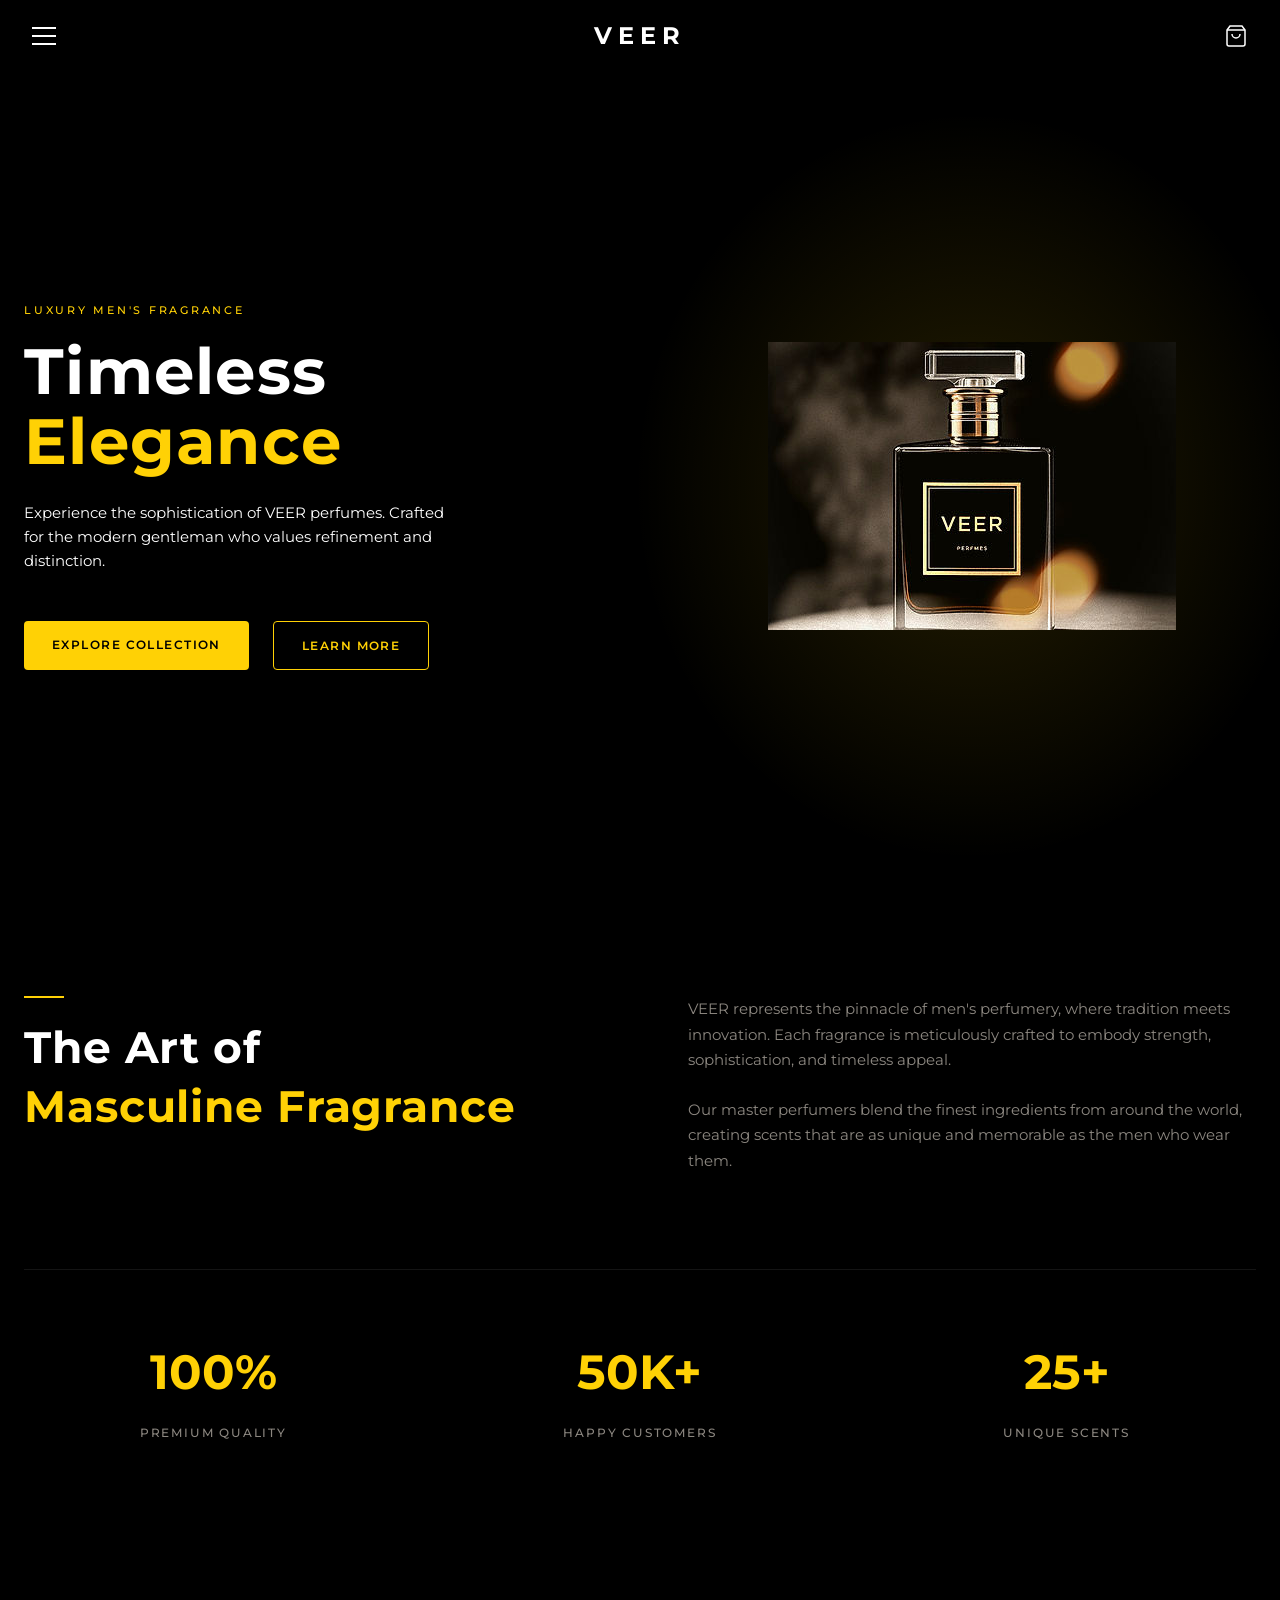
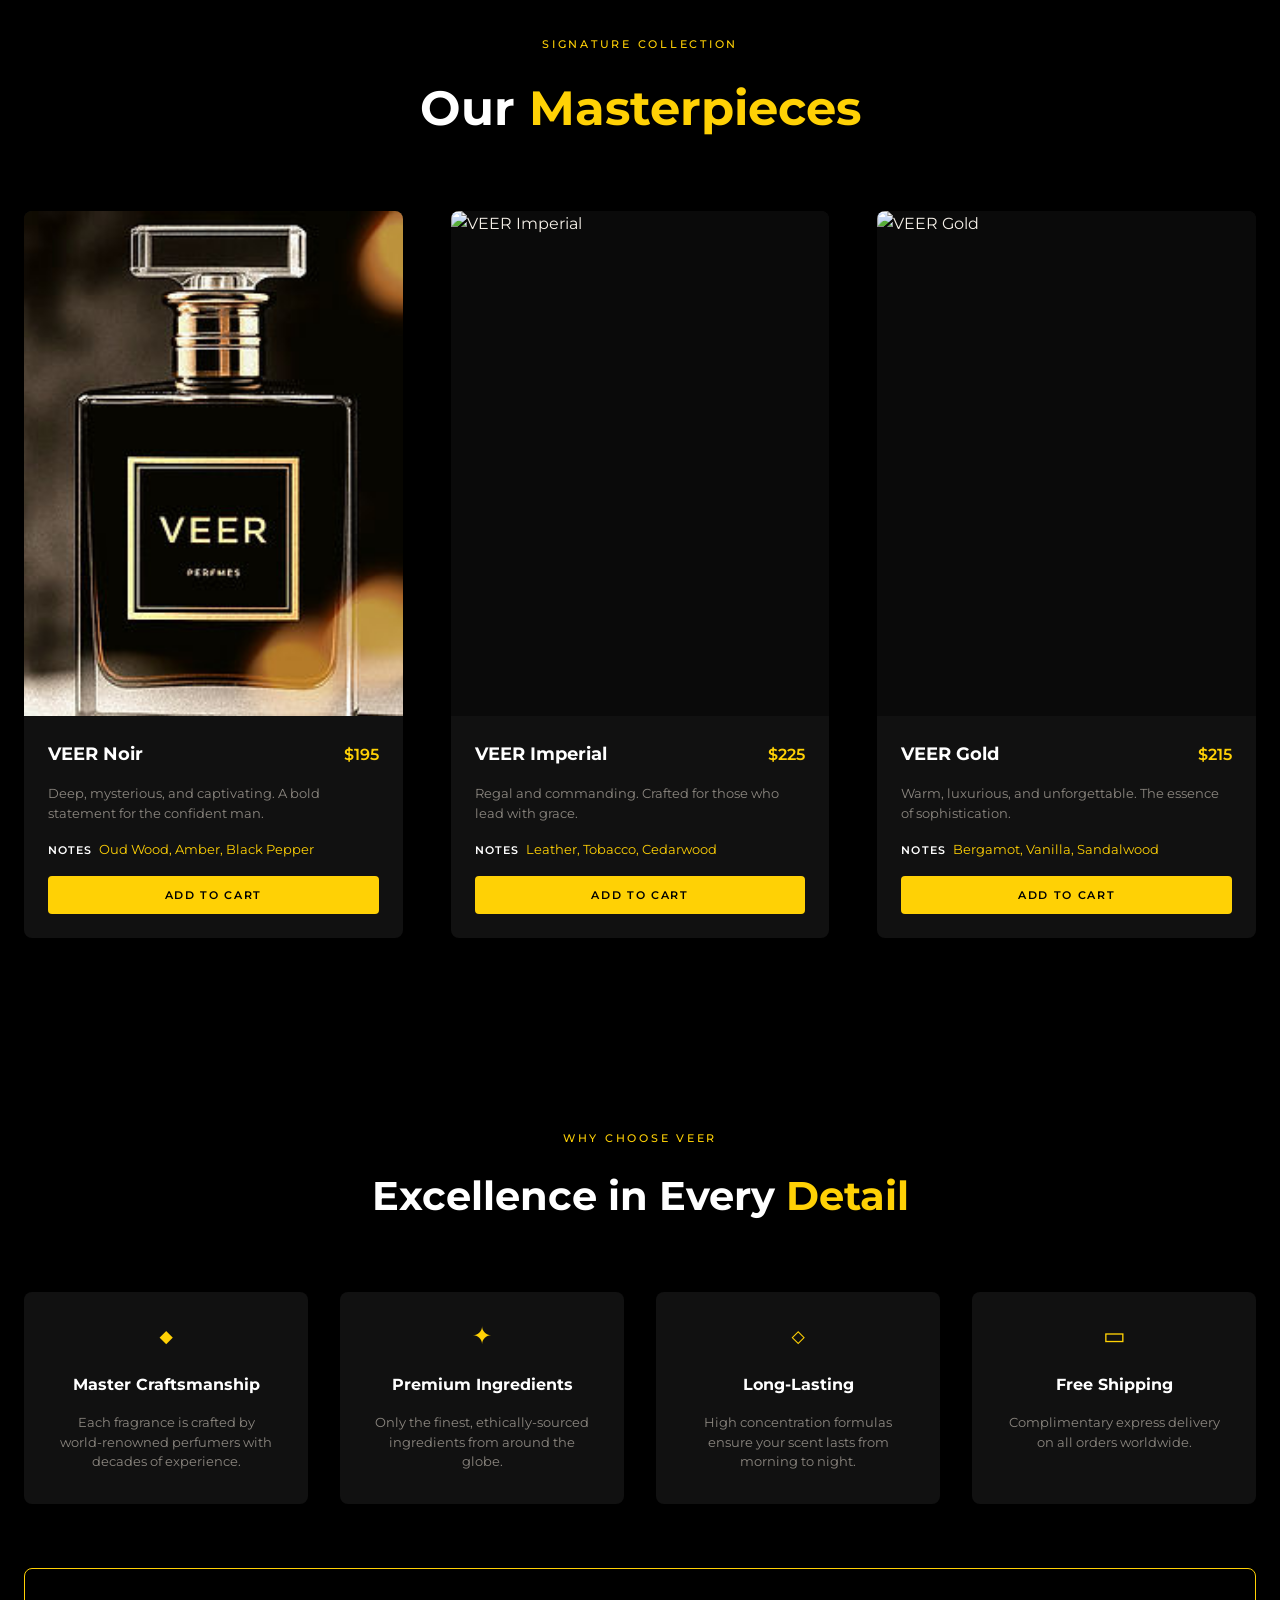
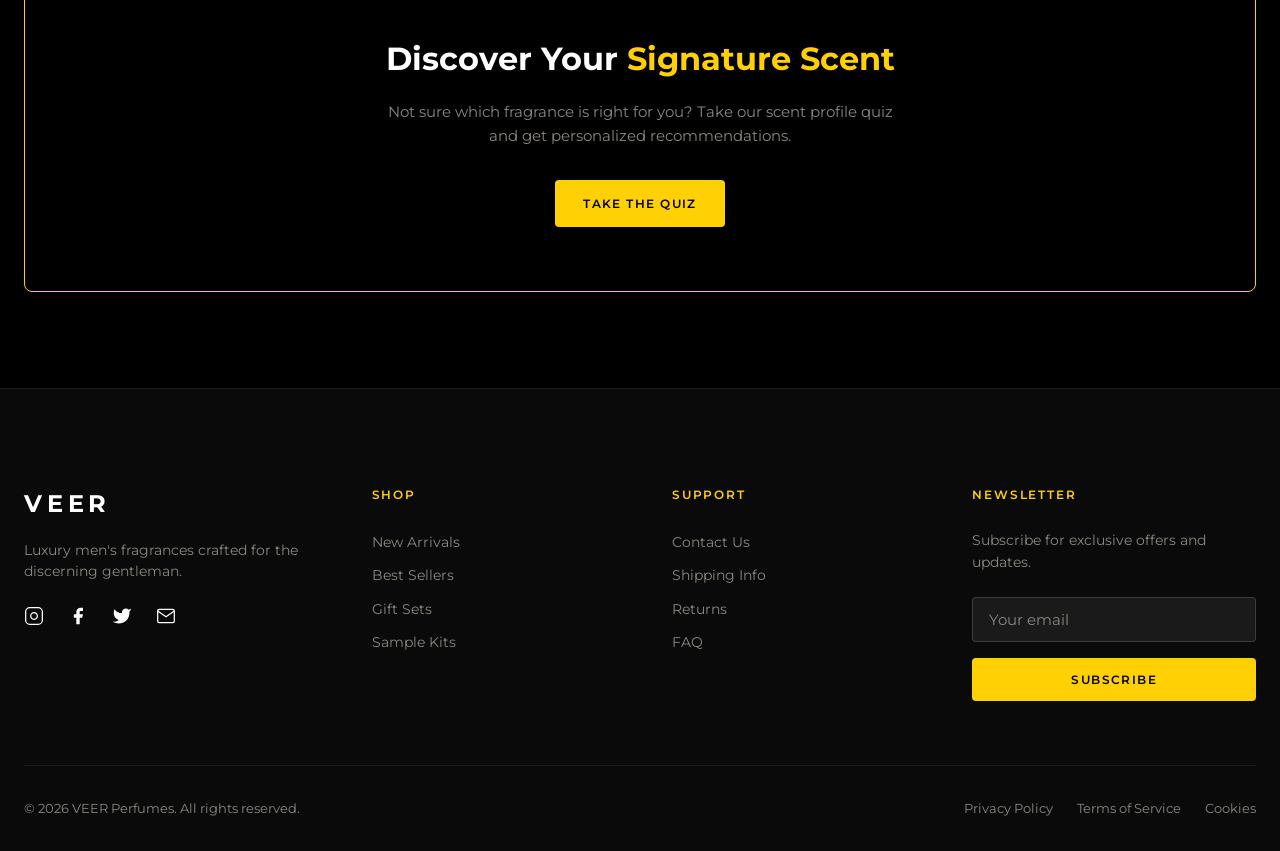
==== index.html @ 857bc97e "Initial commit: VEER luxury fragrance website Co-authored-by: Cursor <cursoragent@cursor.com>" ====
<!DOCTYPE html>
<html lang="en">
<head>
  <meta charset="UTF-8" />
  <meta name="viewport" content="width=device-width, initial-scale=1.0" />
  <title>VEER — Luxury Men's Fragrance</title>
  <meta name="description" content="VEER Perfumes. Timeless elegance. Luxury men's fragrances crafted for the discerning gentleman." />
  <link rel="preconnect" href="https://fonts.googleapis.com" />
  <link rel="preconnect" href="https://fonts.gstatic.com" crossorigin />
  <link href="https://fonts.googleapis.com/css2?family=Montserrat:wght@300;400;500;600;700&display=swap" rel="stylesheet" />
  <link rel="stylesheet" href="styles.css" />
</head>
<body>
  <!-- 1. Header: hamburger | VEER | cart -->
  <header class="header" id="header">
    <nav class="nav">
      <button type="button" class="nav-toggle" aria-label="Open menu" aria-expanded="false">
        <span></span><span></span><span></span>
      </button>
      <a href="#" class="logo">VEER</a>
      <div class="nav-drawer" id="nav-drawer" aria-hidden="true">
        <a href="#collection">Collection</a>
        <a href="#art">Our Story</a>
        <a href="#why">Contact</a>
        <a href="#collection">Shop</a>
      </div>
      <a href="#collection" class="nav-cart" aria-label="Shopping bag">
        <svg class="cart-icon" viewBox="0 0 24 24" fill="none" stroke="currentColor" stroke-width="1.5"><path d="M6 2L3 6v14a2 2 0 002 2h14a2 2 0 002-2V6l-3-4H6z"/><path d="M3 6h18"/><path d="M16 10a4 4 0 01-8 0"/></svg>
      </a>
    </nav>
  </header>

  <main>
    <!-- 2. Hero: left text (LUXURY MEN'S FRAGRANCE, TIMELESS ELEGANCE, copy, 2 buttons) | right product image -->
    <section class="hero">
      <div class="hero-inner">
        <div class="hero-text">
          <p class="hero-label">Luxury Men's Fragrance</p>
          <h1 class="hero-title">
            <span class="hero-title-line">Timeless</span>
            <span class="hero-title-line hero-title-gold">Elegance</span>
          </h1>
          <p class="hero-desc">Experience the sophistication of VEER perfumes. Crafted for the modern gentleman who values refinement and distinction.</p>
          <div class="hero-buttons">
            <a href="#collection" class="btn btn-primary">Explore Collection</a>
            <a href="#art" class="btn btn-outline">Learn More</a>
          </div>
        </div>
        <div class="hero-visual">
          <div class="hero-glow"></div>
          <img src="assets/veer-product.png" alt="VEER Perfumes" width="600" height="800" />
        </div>
      </div>
    </section>

    <!-- 3. The Art of Masculine Fragrance + stats -->
    <section class="art-section" id="art">
      <div class="container">
        <div class="art-top">
          <div class="art-heading">
            <span class="art-line"></span>
            <h2 class="art-title">The Art of</h2>
            <h2 class="art-title art-title-gold">Masculine Fragrance</h2>
          </div>
          <div class="art-copy">
            <p>VEER represents the pinnacle of men's perfumery, where tradition meets innovation. Each fragrance is meticulously crafted to embody strength, sophistication, and timeless appeal.</p>
            <p>Our master perfumers blend the finest ingredients from around the world, creating scents that are as unique and memorable as the men who wear them.</p>
          </div>
        </div>
        <div class="stats">
          <div class="stat"><span class="stat-number">100%</span><span class="stat-label">Premium Quality</span></div>
          <div class="stat"><span class="stat-number">50K+</span><span class="stat-label">Happy Customers</span></div>
          <div class="stat"><span class="stat-number">25+</span><span class="stat-label">Unique Scents</span></div>
        </div>
      </div>
    </section>

    <!-- 4. Our Masterpieces - Signature Collection -->
    <section class="collection" id="collection">
      <div class="container">
        <p class="collection-label">Signature Collection</p>
        <h2 class="collection-title">Our <span class="text-gold">Masterpieces</span></h2>
        <div class="product-grid">
          <article class="product-card">
            <div class="product-img-wrap">
              <img src="assets/veer-product.png" alt="VEER Noir" width="400" height="500" />
            </div>
            <div class="product-info">
              <div class="product-row">
                <h3 class="product-name">VEER Noir</h3>
                <span class="product-price">$195</span>
              </div>
              <p class="product-desc">Deep, mysterious, and captivating. A bold statement for the confident man.</p>
              <p class="product-notes"><span class="notes-label">Notes</span> Oud Wood, Amber, Black Pepper</p>
              <button type="button" class="btn btn-add">Add to Cart</button>
            </div>
          </article>
          <article class="product-card">
            <div class="product-img-wrap">
              <img src="https://images.unsplash.com/photo-1595425970377-c8fbcd9a1ee6?w=400&q=85" alt="VEER Imperial" width="400" height="500" />
            </div>
            <div class="product-info">
              <div class="product-row">
                <h3 class="product-name">VEER Imperial</h3>
                <span class="product-price">$225</span>
              </div>
              <p class="product-desc">Regal and commanding. Crafted for those who lead with grace.</p>
              <p class="product-notes"><span class="notes-label">Notes</span> Leather, Tobacco, Cedarwood</p>
              <button type="button" class="btn btn-add">Add to Cart</button>
            </div>
          </article>
          <article class="product-card">
            <div class="product-img-wrap">
              <img src="https://images.unsplash.com/photo-1615634260167-c8cdede054de?w=400&q=85" alt="VEER Gold" width="400" height="500" />
            </div>
            <div class="product-info">
              <div class="product-row">
                <h3 class="product-name">VEER Gold</h3>
                <span class="product-price">$215</span>
              </div>
              <p class="product-desc">Warm, luxurious, and unforgettable. The essence of sophistication.</p>
              <p class="product-notes"><span class="notes-label">Notes</span> Bergamot, Vanilla, Sandalwood</p>
              <button type="button" class="btn btn-add">Add to Cart</button>
            </div>
          </article>
        </div>
      </div>
    </section>

    <!-- 5. Why Choose VEER + Discover Your Signature Scent -->
    <section class="why-section" id="why">
      <div class="container">
        <p class="why-label">Why Choose VEER</p>
        <h2 class="why-title">Excellence in Every <span class="text-gold">Detail</span></h2>
        <div class="features-grid">
          <div class="feature-card">
            <span class="feature-icon" aria-hidden="true">◆</span>
            <h3 class="feature-title">Master Craftsmanship</h3>
            <p class="feature-desc">Each fragrance is crafted by world-renowned perfumers with decades of experience.</p>
          </div>
          <div class="feature-card">
            <span class="feature-icon" aria-hidden="true">✦</span>
            <h3 class="feature-title">Premium Ingredients</h3>
            <p class="feature-desc">Only the finest, ethically-sourced ingredients from around the globe.</p>
          </div>
          <div class="feature-card">
            <span class="feature-icon" aria-hidden="true">◇</span>
            <h3 class="feature-title">Long-Lasting</h3>
            <p class="feature-desc">High concentration formulas ensure your scent lasts from morning to night.</p>
          </div>
          <div class="feature-card">
            <span class="feature-icon" aria-hidden="true">▭</span>
            <h3 class="feature-title">Free Shipping</h3>
            <p class="feature-desc">Complimentary express delivery on all orders worldwide.</p>
          </div>
        </div>
        <div class="quiz-cta">
          <h2 class="quiz-title">Discover Your <span class="text-gold">Signature Scent</span></h2>
          <p class="quiz-desc">Not sure which fragrance is right for you? Take our scent profile quiz and get personalized recommendations.</p>
          <a href="#" class="btn btn-primary btn-quiz">Take the Quiz</a>
        </div>
      </div>
    </section>

    <!-- 6. Footer: 4 columns -->
    <footer class="footer">
      <div class="container">
        <div class="footer-grid">
          <div class="footer-brand">
            <span class="footer-logo">VEER</span>
            <p class="footer-tagline">Luxury men's fragrances crafted for the discerning gentleman.</p>
            <div class="footer-social">
              <a href="#" aria-label="Instagram"><svg viewBox="0 0 24 24" fill="none" stroke="currentColor" stroke-width="1.5"><rect x="2" y="2" width="20" height="20" rx="5"/><path d="M16 11.37A4 4 0 1112.63 8 4 4 0 0116 11.37z"/><line x1="17.5" y1="6.5" x2="17.51" y2="6.5"/></svg></a>
              <a href="#" aria-label="Facebook"><svg viewBox="0 0 24 24" fill="currentColor"><path d="M18 2h-3a5 5 0 00-5 5v3H7v4h3v8h4v-8h3l1-4h-4V7a1 1 0 011-1h3z"/></svg></a>
              <a href="#" aria-label="Twitter"><svg viewBox="0 0 24 24" fill="currentColor"><path d="M23 3a10.9 10.9 0 01-3.14 1.53 4.48 4.48 0 00-7.86 3v1A10.66 10.66 0 013 4s-4 9 5 13a11.64 11.64 0 01-7 2c9 5 20 0 20-11.5a4.5 4.5 0 00-.08-.83A7.72 7.72 0 0023 3z"/></svg></a>
              <a href="#" aria-label="Email"><svg viewBox="0 0 24 24" fill="none" stroke="currentColor" stroke-width="1.5"><path d="M4 4h16c1.1 0 2 .9 2 2v12c0 1.1-.9 2-2 2H4c-1.1 0-2-.9-2-2V6c0-1.1.9-2 2-2z"/><polyline points="22,6 12,13 2,6"/></svg></a>
            </div>
          </div>
          <div class="footer-col">
            <h4 class="footer-heading">Shop</h4>
            <ul>
              <li><a href="#">New Arrivals</a></li>
              <li><a href="#">Best Sellers</a></li>
              <li><a href="#">Gift Sets</a></li>
              <li><a href="#">Sample Kits</a></li>
            </ul>
          </div>
          <div class="footer-col">
            <h4 class="footer-heading">Support</h4>
            <ul>
              <li><a href="#">Contact Us</a></li>
              <li><a href="#">Shipping Info</a></li>
              <li><a href="#">Returns</a></li>
              <li><a href="#">FAQ</a></li>
            </ul>
          </div>
          <div class="footer-col footer-newsletter">
            <h4 class="footer-heading">Newsletter</h4>
            <p class="newsletter-desc">Subscribe for exclusive offers and updates.</p>
            <form class="newsletter-form" action="#" method="post" aria-label="Newsletter">
              <input type="email" name="email" placeholder="Your email" required aria-label="Email" />
              <button type="submit" class="btn btn-primary">Subscribe</button>
            </form>
          </div>
        </div>
        <div class="footer-bottom">
          <p class="footer-copy">© 2026 VEER Perfumes. All rights reserved.</p>
          <div class="footer-legal">
            <a href="#">Privacy Policy</a>
            <a href="#">Terms of Service</a>
            <a href="#">Cookies</a>
          </div>
        </div>
      </div>
    </footer>
  </main>

  <script src="script.js"></script>
</body>
</html>
---- styles.css ----
/* ============================================
   VEER — Men's Perfumery
   Black & gold brand — matches product bottle
   ============================================ */

:root {
  /* Colours — black and gold (brand) */
  --color-bg: #000000;
  --color-bg-soft: #0a0a0a;
  --color-surface: #111111;
  --color-text: #f5f0e8;
  --color-text-muted: #8c8780;
  --color-accent: #ffd105;
  --color-accent-hover: #ffe04d;
  --color-gold: #ffd105;
  --color-border: rgba(255, 209, 5, 0.25);
  --color-overlay: rgba(0, 0, 0, 0.6);

  /* Typography — bottle uses bold uppercase sans-serif for VEER */
  --font-display: "Montserrat", -apple-system, sans-serif;
  --font-serif: "Cormorant Garamond", Georgia, serif;
  --font-sans: "Montserrat", -apple-system, sans-serif;

  /* Spacing (8px base) */
  --space-xs: 0.5rem;
  --space-sm: 1rem;
  --space-md: 1.5rem;
  --space-lg: 2rem;
  --space-xl: 3rem;
  --space-2xl: 4rem;
  --space-3xl: 6rem;

  /* Layout */
  --container-max: 1280px;
  --container-padding: 1.5rem;
  --header-height: 72px;
  --radius-sm: 4px;
  --radius-md: 8px;
}

*,
*::before,
*::after {
  box-sizing: border-box;
  margin: 0;
  padding: 0;
}

html {
  scroll-behavior: smooth;
}

body {
  font-family: var(--font-sans);
  font-weight: 400;
  font-size: 16px;
  line-height: 1.6;
  color: var(--color-text);
  background: var(--color-bg);
  -webkit-font-smoothing: antialiased;
  overflow-x: hidden;
}

img {
  max-width: 100%;
  height: auto;
  display: block;
}

a {
  color: inherit;
  text-decoration: none;
}

ul {
  list-style: none;
}

/* ========== Header ========== */
.header {
  position: fixed;
  top: 0;
  left: 0;
  right: 0;
  z-index: 100;
  height: var(--header-height);
  transition: background 0.3s ease, box-shadow 0.3s ease;
}

.header.scrolled {
  background: rgba(0, 0, 0, 0.95);
  backdrop-filter: blur(12px);
  box-shadow: 0 1px 0 var(--color-border);
}

.nav {
  max-width: 100%;
  margin: 0 auto;
  padding: 0 var(--container-padding);
  height: 100%;
  display: flex;
  align-items: center;
  justify-content: space-between;
  position: relative;
}

.logo {
  position: absolute;
  left: 50%;
  transform: translateX(-50%);
  font-family: var(--font-display);
  font-size: 1.5rem;
  font-weight: 700;
  letter-spacing: 0.25em;
  text-transform: uppercase;
  color: #ffffff;
}

.nav-cart {
  display: flex;
  align-items: center;
  justify-content: center;
  color: #ffffff;
  padding: 0.5rem;
}
.cart-icon { width: 24px; height: 24px; }
.nav-cart:hover { color: var(--color-gold); }

.nav-links {
  display: flex;
  gap: var(--space-xl);
}

.nav-links a {
  font-size: 0.8125rem;
  font-weight: 500;
  letter-spacing: 0.08em;
  text-transform: uppercase;
  color: var(--color-text-muted);
  transition: color 0.2s ease;
}

.nav-links a:hover {
  color: var(--color-text);
}

.nav-cta {
  font-size: 0.8125rem;
  font-weight: 500;
  letter-spacing: 0.08em;
  text-transform: uppercase;
  color: var(--color-accent);
  transition: color 0.2s ease;
}

.nav-cta:hover {
  color: var(--color-accent-hover);
}

.nav-toggle {
  display: none;
  flex-direction: column;
  gap: 6px;
  background: none;
  border: none;
  cursor: pointer;
  padding: 8px;
}

.nav-toggle span {
  width: 24px;
  height: 2px;
  background: var(--color-text);
}

/* Mobile menu open */
@media (max-width: 768px) {
  .header.menu-open .nav-links {
    display: flex;
    position: fixed;
    top: var(--header-height);
    left: 0;
    right: 0;
    bottom: 0;
    flex-direction: column;
    justify-content: center;
    gap: var(--space-lg);
    background: var(--color-bg);
    font-size: 1.25rem;
  }

  .header.menu-open .nav-cta {
    display: block;
    position: fixed;
    bottom: var(--space-2xl);
    left: 50%;
    transform: translateX(-50%);
  }
}

/* ========== Buttons ========== */
.btn {
  display: inline-block;
  padding: 0.875rem 1.75rem;
  font-family: var(--font-sans);
  font-size: 0.75rem;
  font-weight: 600;
  letter-spacing: 0.12em;
  text-transform: uppercase;
  border: none;
  cursor: pointer;
  transition: background 0.2s ease, color 0.2s ease, border-color 0.2s ease;
  border-radius: 4px;
  text-align: center;
}

.btn-primary {
  background: var(--color-gold);
  color: #000000;
}

.btn-primary:hover {
  background: var(--color-accent-hover);
}

.btn-outline {
  background: transparent;
  color: var(--color-gold);
  border: 1px solid var(--color-gold);
}

.btn-outline:hover {
  background: rgba(255, 209, 5, 0.1);
}

/* ========== Hero ========== */
.hero {
  min-height: 100vh;
  display: flex;
  align-items: center;
  padding: var(--header-height) 0 0;
  background: #000000;
}

.hero-inner {
  display: grid;
  grid-template-columns: 1fr 1fr;
  align-items: center;
  gap: var(--space-3xl);
  max-width: var(--container-max);
  margin: 0 auto;
  padding: 0 var(--container-padding);
  width: 100%;
}

.hero-text {
  text-align: left;
}

.hero-label {
  font-size: 0.6875rem;
  font-weight: 500;
  letter-spacing: 0.25em;
  text-transform: uppercase;
  color: var(--color-gold);
  margin-bottom: var(--space-sm);
}

.hero-title {
  font-family: var(--font-sans);
  font-size: clamp(2.5rem, 5vw, 4rem);
  font-weight: 700;
  line-height: 1.1;
  letter-spacing: 0.02em;
  margin-bottom: var(--space-md);
  color: #ffffff;
}

.hero-title-line { display: block; }
.hero-title-gold { color: var(--color-gold); }

.hero-desc {
  font-size: 0.9375rem;
  font-weight: 400;
  color: #ffffff;
  line-height: 1.6;
  margin-bottom: var(--space-xl);
  max-width: 420px;
}

.hero-buttons {
  display: flex;
  gap: var(--space-md);
  flex-wrap: wrap;
}

.hero-visual {
  position: relative;
  display: flex;
  align-items: center;
  justify-content: center;
  min-height: 70vh;
}

.hero-glow {
  position: absolute;
  inset: -20%;
  background: radial-gradient(ellipse at center, rgba(255, 209, 5, 0.15) 0%, transparent 60%);
  pointer-events: none;
}

.hero-visual img {
  position: relative;
  z-index: 1;
  max-height: 85vh;
  width: auto;
  object-fit: contain;
}

/* ========== Container ========== */
.container {
  max-width: var(--container-max);
  margin: 0 auto;
  padding: 0 var(--container-padding);
}

/* ========== Art section (The Art of Masculine Fragrance) ========== */
.art-section {
  padding: var(--space-3xl) 0;
  background: #000000;
}

.art-top {
  display: grid;
  grid-template-columns: 1fr 1fr;
  gap: var(--space-3xl);
  align-items: start;
  margin-bottom: var(--space-3xl);
}

.art-line {
  display: block;
  width: 40px;
  height: 2px;
  background: var(--color-gold);
  margin-bottom: var(--space-md);
}

.art-title {
  font-family: var(--font-sans);
  font-size: clamp(1.75rem, 3.5vw, 2.75rem);
  font-weight: 700;
  line-height: 1.15;
  letter-spacing: 0.02em;
  color: #ffffff;
  margin: 0 0 var(--space-xs);
}

.art-title-gold { color: var(--color-gold); }

.art-copy {
  font-size: 0.9375rem;
  color: var(--color-text-muted);
  line-height: 1.7;
}

.art-copy p { margin: 0 0 var(--space-md); }
.art-copy p:last-child { margin-bottom: 0; }

.stats {
  display: grid;
  grid-template-columns: repeat(3, 1fr);
  gap: var(--space-xl);
  text-align: center;
  padding-top: var(--space-2xl);
  border-top: 1px solid rgba(255,255,255,0.08);
}

.stat-number {
  display: block;
  font-family: var(--font-sans);
  font-size: clamp(2rem, 4vw, 3rem);
  font-weight: 700;
  color: var(--color-gold);
  margin-bottom: var(--space-xs);
}

.stat-label {
  font-size: 0.75rem;
  font-weight: 500;
  letter-spacing: 0.15em;
  text-transform: uppercase;
  color: var(--color-text-muted);
}

.text-gold { color: var(--color-gold); }

/* ========== Collection (Our Masterpieces) ========== */
.collection {
  padding: var(--space-3xl) 0;
  background: #000000;
}

.collection-label {
  font-size: 0.6875rem;
  font-weight: 500;
  letter-spacing: 0.25em;
  text-transform: uppercase;
  color: var(--color-gold);
  text-align: center;
  margin-bottom: var(--space-sm);
}

.collection-title {
  font-family: var(--font-sans);
  font-size: clamp(2rem, 4vw, 3rem);
  font-weight: 700;
  text-align: center;
  color: #ffffff;
  margin-bottom: var(--space-2xl);
}

.product-grid {
  display: grid;
  grid-template-columns: repeat(3, 1fr);
  gap: var(--space-xl);
}

.product-card {
  background: var(--color-surface);
  border-radius: var(--radius-md);
  overflow: hidden;
  display: flex;
  flex-direction: column;
}

.product-img-wrap {
  position: relative;
  aspect-ratio: 3 / 4;
  overflow: hidden;
  background: #0a0a0a;
}

.product-img-wrap img {
  width: 100%;
  height: 100%;
  object-fit: cover;
  transition: transform 0.4s ease;
}

.product-card:hover .product-img-wrap img {
  transform: scale(1.03);
}

.product-info {
  padding: var(--space-md);
  display: flex;
  flex-direction: column;
  gap: var(--space-sm);
  flex: 1;
}

.product-row {
  display: flex;
  justify-content: space-between;
  align-items: baseline;
  gap: var(--space-sm);
}

.product-name {
  font-family: var(--font-sans);
  font-size: 1.125rem;
  font-weight: 700;
  color: #ffffff;
  margin: 0;
}

.product-price {
  font-size: 1rem;
  font-weight: 600;
  color: var(--color-gold);
  margin: 0;
}

.product-desc {
  font-size: 0.8125rem;
  color: var(--color-text-muted);
  line-height: 1.5;
  margin: 0;
}

.notes-label {
  font-size: 0.6875rem;
  font-weight: 600;
  letter-spacing: 0.1em;
  text-transform: uppercase;
  color: #ffffff;
  margin-right: 0.35em;
}

.product-notes {
  font-size: 0.8125rem;
  color: var(--color-gold);
  margin: 0;
}

.btn-add {
  width: 100%;
  margin-top: auto;
  padding: 0.75rem 1rem;
  font-size: 0.6875rem;
  letter-spacing: 0.15em;
  background: var(--color-gold);
  color: #000000;
}

.btn-add:hover {
  background: var(--color-accent-hover);
}

/* ========== Why Choose VEER + Quiz CTA ========== */
.why-section {
  padding: var(--space-3xl) 0;
  background: #000000;
}

.why-label {
  font-size: 0.6875rem;
  font-weight: 500;
  letter-spacing: 0.25em;
  text-transform: uppercase;
  color: var(--color-gold);
  text-align: center;
  margin-bottom: var(--space-sm);
}

.why-title {
  font-family: var(--font-sans);
  font-size: clamp(1.75rem, 3.5vw, 2.5rem);
  font-weight: 700;
  text-align: center;
  color: #ffffff;
  margin-bottom: var(--space-2xl);
}

.features-grid {
  display: grid;
  grid-template-columns: repeat(4, 1fr);
  gap: var(--space-lg);
  margin-bottom: var(--space-2xl);
}

.feature-card {
  background: var(--color-surface);
  padding: var(--space-lg);
  border-radius: var(--radius-md);
  text-align: center;
}

.feature-icon {
  display: block;
  font-size: 1.5rem;
  color: var(--color-gold);
  margin-bottom: var(--space-md);
  line-height: 1;
}

.feature-title {
  font-family: var(--font-sans);
  font-size: 1rem;
  font-weight: 700;
  color: #ffffff;
  margin-bottom: var(--space-sm);
}

.feature-desc {
  font-size: 0.8125rem;
  color: var(--color-text-muted);
  line-height: 1.5;
  margin: 0;
}

.quiz-cta {
  border: 1px solid var(--color-gold);
  border-radius: var(--radius-md);
  padding: var(--space-2xl);
  text-align: center;
}

.quiz-title {
  font-family: var(--font-sans);
  font-size: clamp(1.5rem, 2.5vw, 2rem);
  font-weight: 700;
  color: #ffffff;
  margin-bottom: var(--space-sm);
}

.quiz-desc {
  font-size: 0.9375rem;
  color: var(--color-text-muted);
  margin: 0 auto var(--space-lg);
  max-width: 520px;
}

.btn-quiz {
  margin: 0 auto;
}

/* ========== Footer ========== */
.footer {
  padding: var(--space-3xl) 0 var(--space-lg);
  background: #0a0a0a;
  border-top: 1px solid rgba(255,255,255,0.08);
}

.footer-grid {
  display: grid;
  grid-template-columns: 1.2fr 1fr 1fr 1.2fr;
  gap: var(--space-2xl);
  margin-bottom: var(--space-2xl);
}

.footer-logo {
  font-family: var(--font-sans);
  font-size: 1.5rem;
  font-weight: 700;
  letter-spacing: 0.2em;
  text-transform: uppercase;
  color: #ffffff;
  display: block;
  margin-bottom: var(--space-sm);
}

.footer-tagline {
  font-size: 0.875rem;
  color: var(--color-text-muted);
  line-height: 1.5;
  margin-bottom: var(--space-md);
}

.footer-social {
  display: flex;
  gap: var(--space-md);
}

.footer-social a {
  color: #ffffff;
  transition: color 0.2s ease;
}
.footer-social a:hover { color: var(--color-gold); }
.footer-social svg { width: 20px; height: 20px; }

.footer-heading {
  font-size: 0.75rem;
  font-weight: 600;
  letter-spacing: 0.15em;
  text-transform: uppercase;
  color: var(--color-gold);
  margin-bottom: var(--space-md);
}

.footer-col ul {
  margin: 0;
  padding: 0;
  list-style: none;
}
.footer-col li { margin-bottom: var(--space-xs); }
.footer-col a {
  font-size: 0.875rem;
  color: var(--color-text-muted);
  transition: color 0.2s ease;
}
.footer-col a:hover { color: #ffffff; }

.newsletter-desc {
  font-size: 0.875rem;
  color: var(--color-text-muted);
  margin-bottom: var(--space-md);
}

.newsletter-form {
  display: flex;
  flex-direction: column;
  gap: var(--space-sm);
}

.newsletter-form input {
  padding: 0.75rem 1rem;
  font-family: var(--font-sans);
  font-size: 0.9375rem;
  background: #1a1a1a;
  border: 1px solid rgba(255,255,255,0.15);
  color: #ffffff;
  outline: none;
  border-radius: 4px;
}
.newsletter-form input::placeholder { color: var(--color-text-muted); }
.newsletter-form input:focus { border-color: var(--color-gold); }

.footer-bottom {
  display: flex;
  justify-content: space-between;
  align-items: center;
  flex-wrap: wrap;
  gap: var(--space-md);
  padding-top: var(--space-lg);
  border-top: 1px solid rgba(255,255,255,0.08);
}

.footer-copy {
  font-size: 0.8125rem;
  color: var(--color-text-muted);
  margin: 0;
}

.footer-legal {
  display: flex;
  gap: var(--space-md);
}
.footer-legal a {
  font-size: 0.8125rem;
  color: var(--color-text-muted);
  transition: color 0.2s ease;
}
.footer-legal a:hover { color: #ffffff; }

/* ========== Mobile menu ========== */
.nav-toggle {
  display: flex;
  flex-direction: column;
  gap: 6px;
  background: none;
  border: none;
  cursor: pointer;
  padding: 8px;
  color: #ffffff;
}
.nav-toggle span {
  width: 24px;
  height: 2px;
  background: currentColor;
}

.nav-drawer {
  display: none;
  position: fixed;
  top: var(--header-height);
  left: 0;
  right: 0;
  bottom: 0;
  background: #000000;
  z-index: 99;
  flex-direction: column;
  align-items: center;
  justify-content: center;
  gap: var(--space-lg);
}
.nav-drawer a {
  font-size: 1.25rem;
  font-weight: 500;
  letter-spacing: 0.1em;
  text-transform: uppercase;
  color: #ffffff;
}
.nav-drawer a:hover { color: var(--color-gold); }
.header.menu-open .nav-drawer {
  display: flex;
}

/* ========== Responsive ========== */
@media (max-width: 1024px) {
  .hero-inner {
    grid-template-columns: 1fr;
    text-align: center;
  }
  .hero-text { text-align: center; }
  .hero-desc { margin-left: auto; margin-right: auto; }
  .hero-buttons { justify-content: center; }
  .hero-visual { min-height: 50vh; }

  .art-top {
    grid-template-columns: 1fr;
    gap: var(--space-xl);
  }
  .art-heading { text-align: left; }

  .product-grid {
    grid-template-columns: repeat(2, 1fr);
  }

  .features-grid {
    grid-template-columns: repeat(2, 1fr);
  }

  .footer-grid {
    grid-template-columns: repeat(2, 1fr);
  }
}

@media (max-width: 768px) {
  .product-grid {
    grid-template-columns: 1fr;
  }

  .features-grid {
    grid-template-columns: 1fr;
  }

  .stats {
    grid-template-columns: 1fr;
    gap: var(--space-lg);
  }

  .footer-grid {
    grid-template-columns: 1fr;
    text-align: center;
  }
  .footer-brand { text-align: center; }
  .footer-social { justify-content: center; }
  .footer-bottom {
    flex-direction: column;
    text-align: center;
  }
}

@media (max-width: 480px) {
  :root { --container-padding: 1rem; }
  .hero-title { font-size: 2rem; }
  .hero-buttons { flex-direction: column; }
  .hero-buttons .btn { width: 100%; }
}
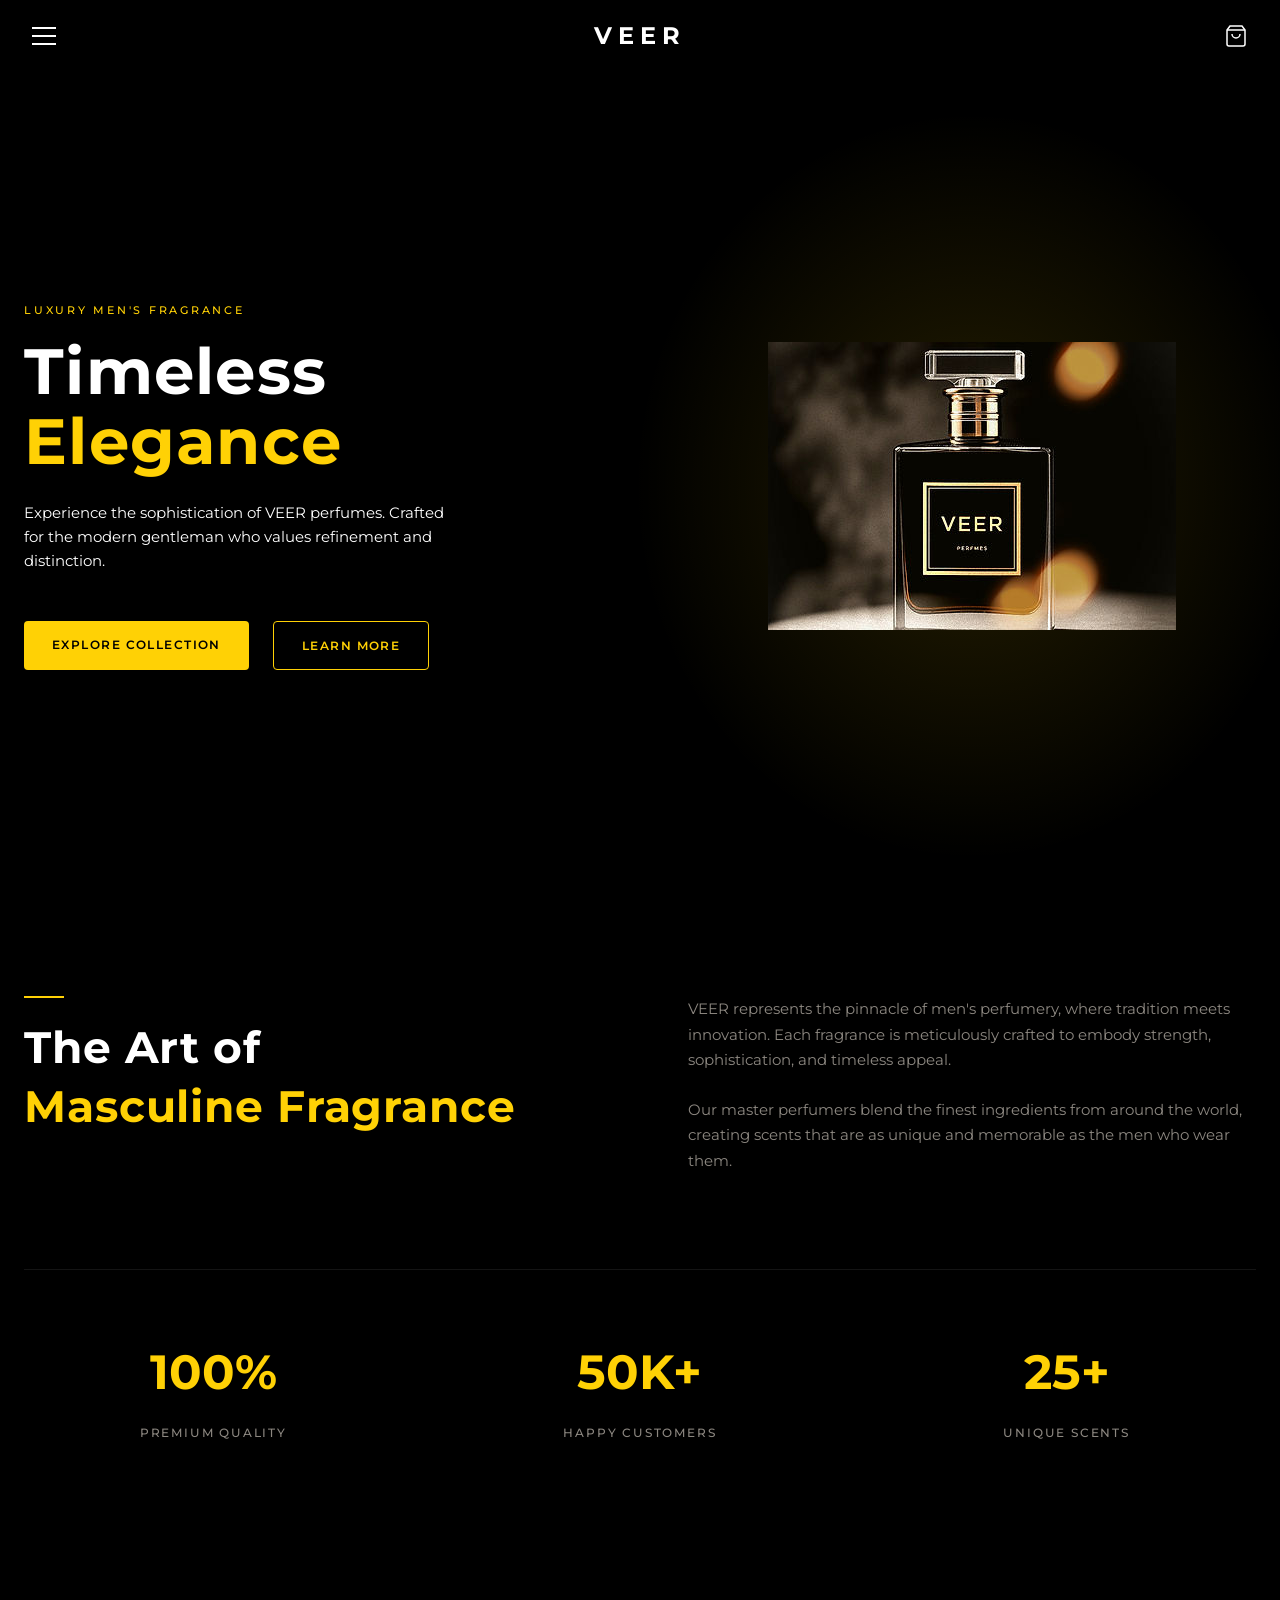
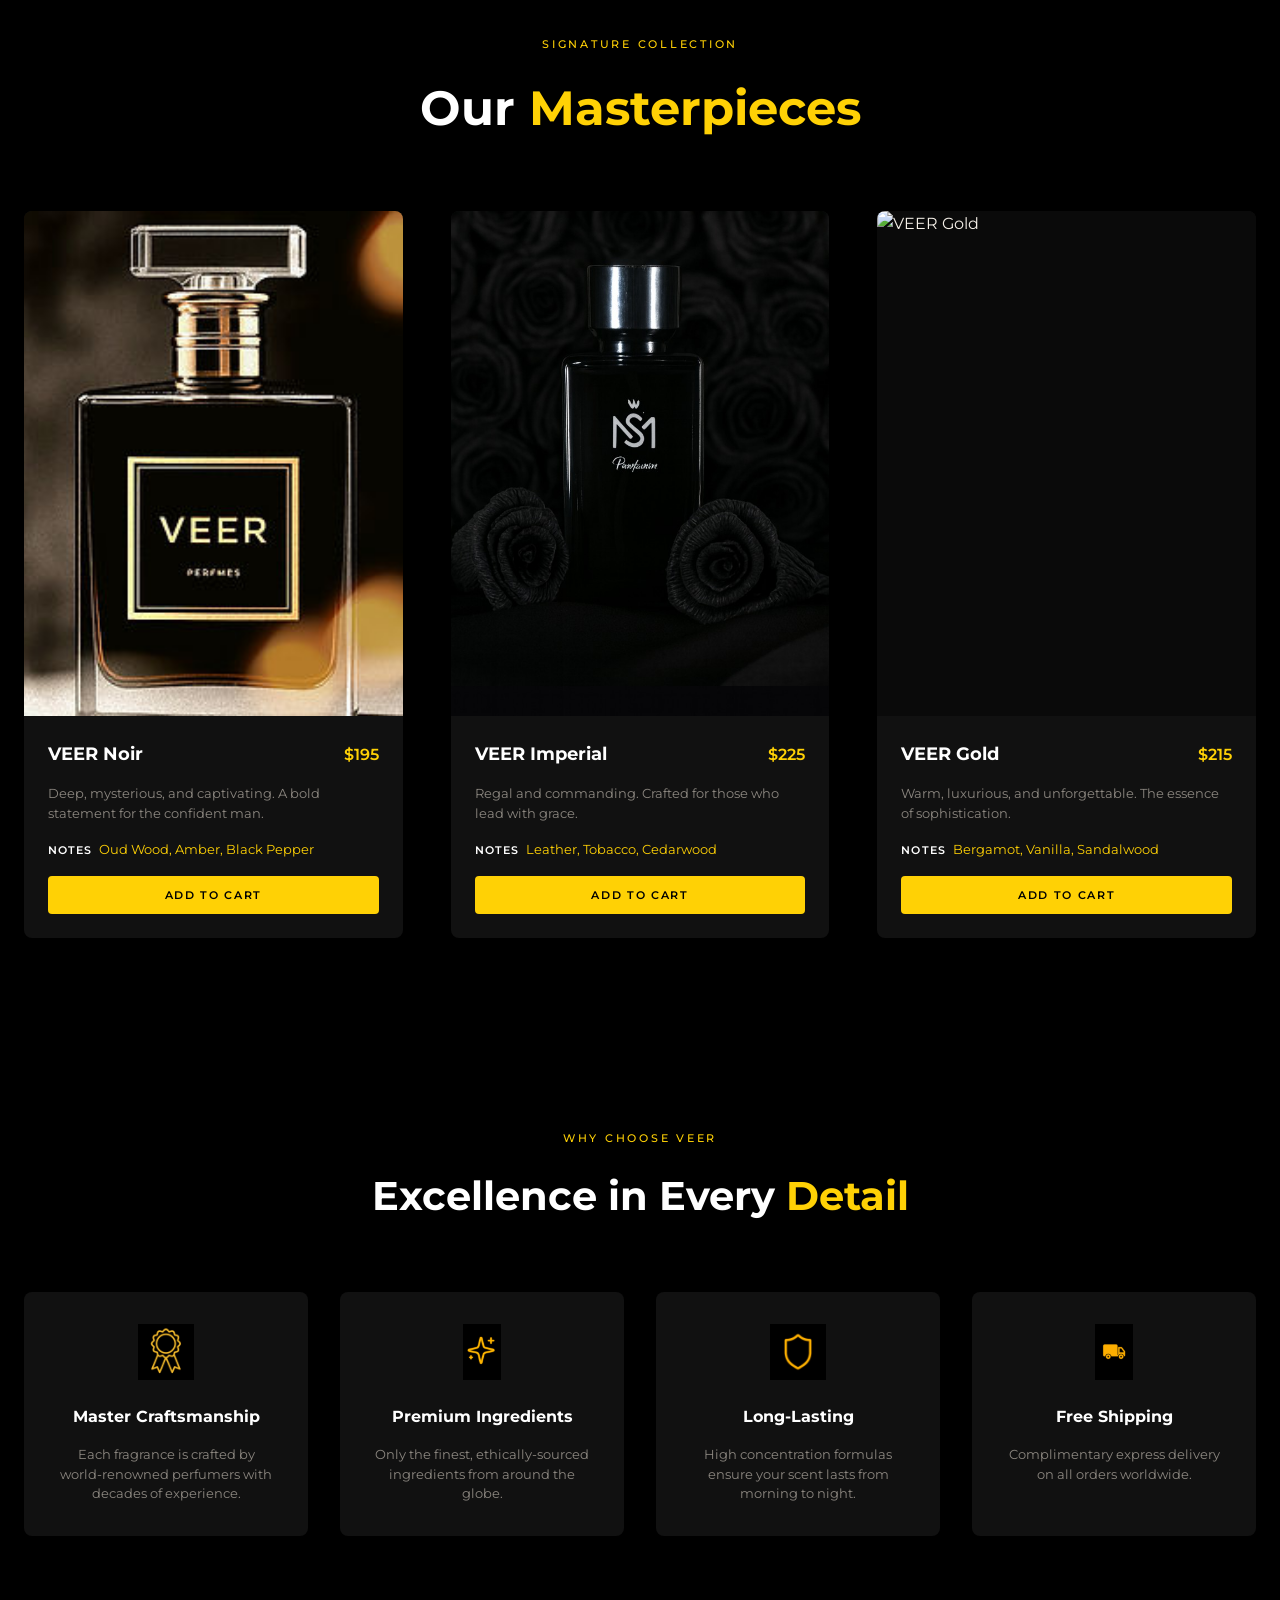
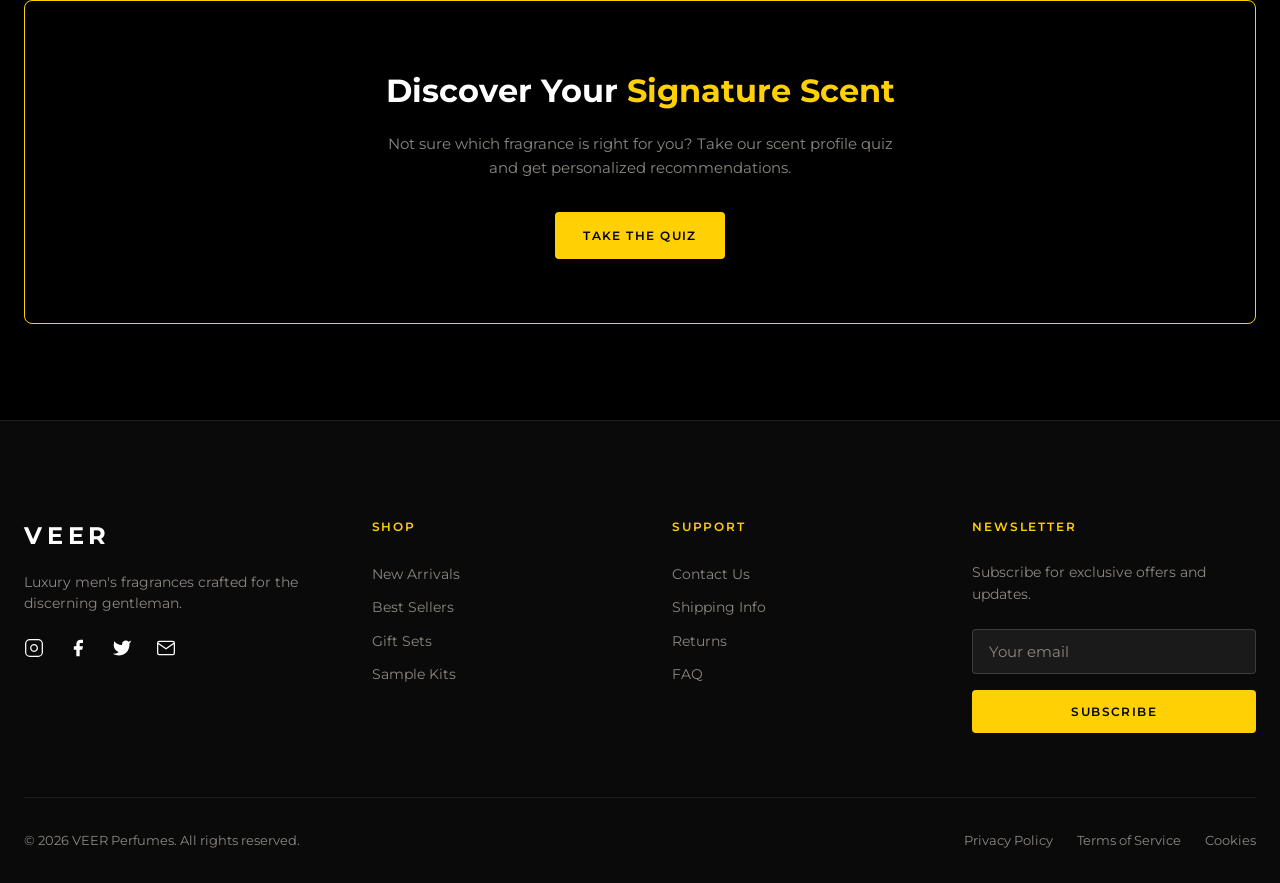
==== commit f49239af: "Add new assets and update index and styles Co-authored-by: Cursor <cursoragent@cursor.com>" ====
--- a/index.html
+++ b/index.html
@@ -97,7 +97,7 @@
           </article>
           <article class="product-card">
             <div class="product-img-wrap">
-              <img src="https://images.unsplash.com/photo-1595425970377-c8fbcd9a1ee6?w=400&q=85" alt="VEER Imperial" width="400" height="500" />
+              <img src="assets/veer-imperial.png" alt="VEER Imperial" width="400" height="500" />
             </div>
             <div class="product-info">
               <div class="product-row">
@@ -134,22 +134,22 @@
         <h2 class="why-title">Excellence in Every <span class="text-gold">Detail</span></h2>
         <div class="features-grid">
           <div class="feature-card">
-            <span class="feature-icon" aria-hidden="true">◆</span>
+            <img src="assets/master-craftsmanship-icon.png" alt="" class="feature-icon-img" width="64" height="64" aria-hidden="true" />
             <h3 class="feature-title">Master Craftsmanship</h3>
             <p class="feature-desc">Each fragrance is crafted by world-renowned perfumers with decades of experience.</p>
           </div>
           <div class="feature-card">
-            <span class="feature-icon" aria-hidden="true">✦</span>
+            <img src="assets/premium-ingredients-icon.png" alt="" class="feature-icon-img" width="64" height="64" aria-hidden="true" />
             <h3 class="feature-title">Premium Ingredients</h3>
             <p class="feature-desc">Only the finest, ethically-sourced ingredients from around the globe.</p>
           </div>
           <div class="feature-card">
-            <span class="feature-icon" aria-hidden="true">◇</span>
+            <img src="assets/long-lasting-icon.png" alt="" class="feature-icon-img" width="64" height="64" aria-hidden="true" />
             <h3 class="feature-title">Long-Lasting</h3>
             <p class="feature-desc">High concentration formulas ensure your scent lasts from morning to night.</p>
           </div>
           <div class="feature-card">
-            <span class="feature-icon" aria-hidden="true">▭</span>
+            <img src="assets/free-shipping-icon.png" alt="" class="feature-icon-img" width="64" height="64" aria-hidden="true" />
             <h3 class="feature-title">Free Shipping</h3>
             <p class="feature-desc">Complimentary express delivery on all orders worldwide.</p>
           </div>
--- a/styles.css
+++ b/styles.css
@@ -565,6 +565,14 @@
   line-height: 1;
 }
 
+.feature-icon-img {
+  display: block;
+  width: 56px;
+  height: 56px;
+  object-fit: contain;
+  margin: 0 auto var(--space-md);
+}
+
 .feature-title {
   font-family: var(--font-sans);
   font-size: 1rem;
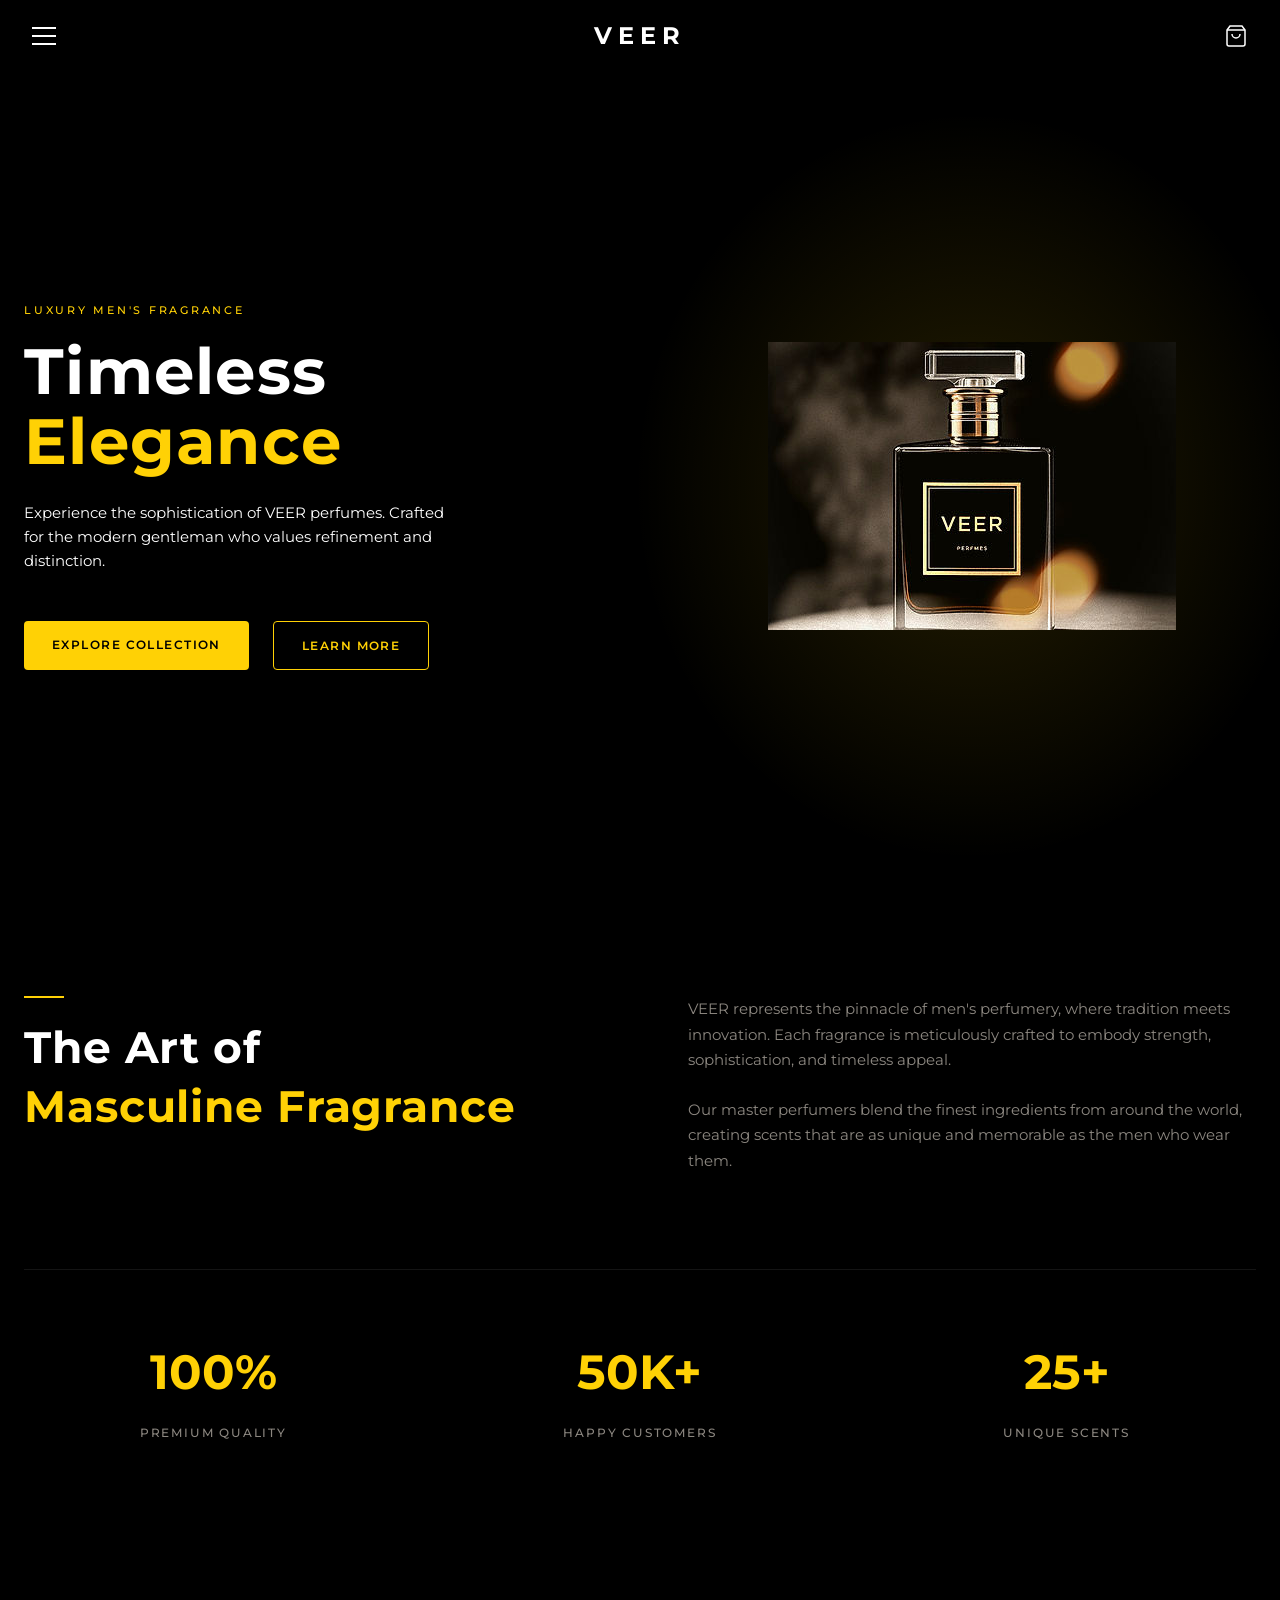
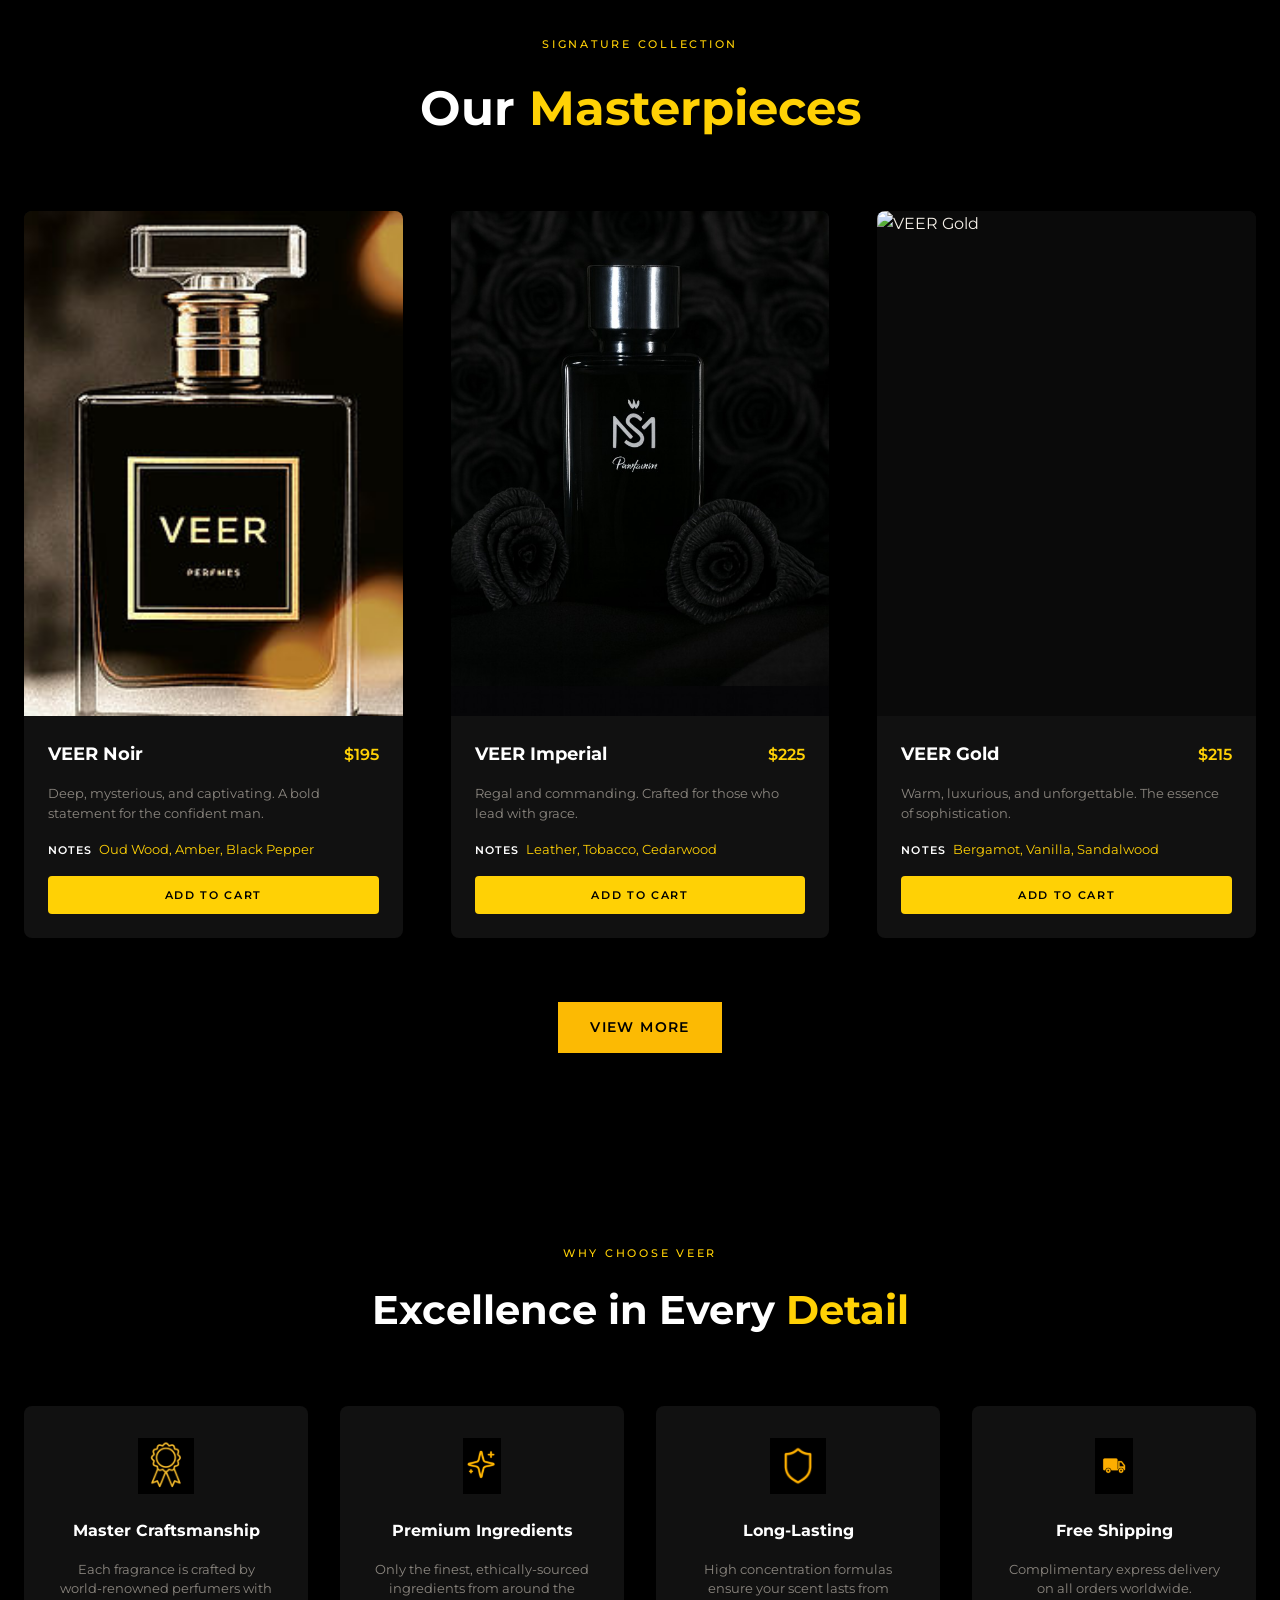
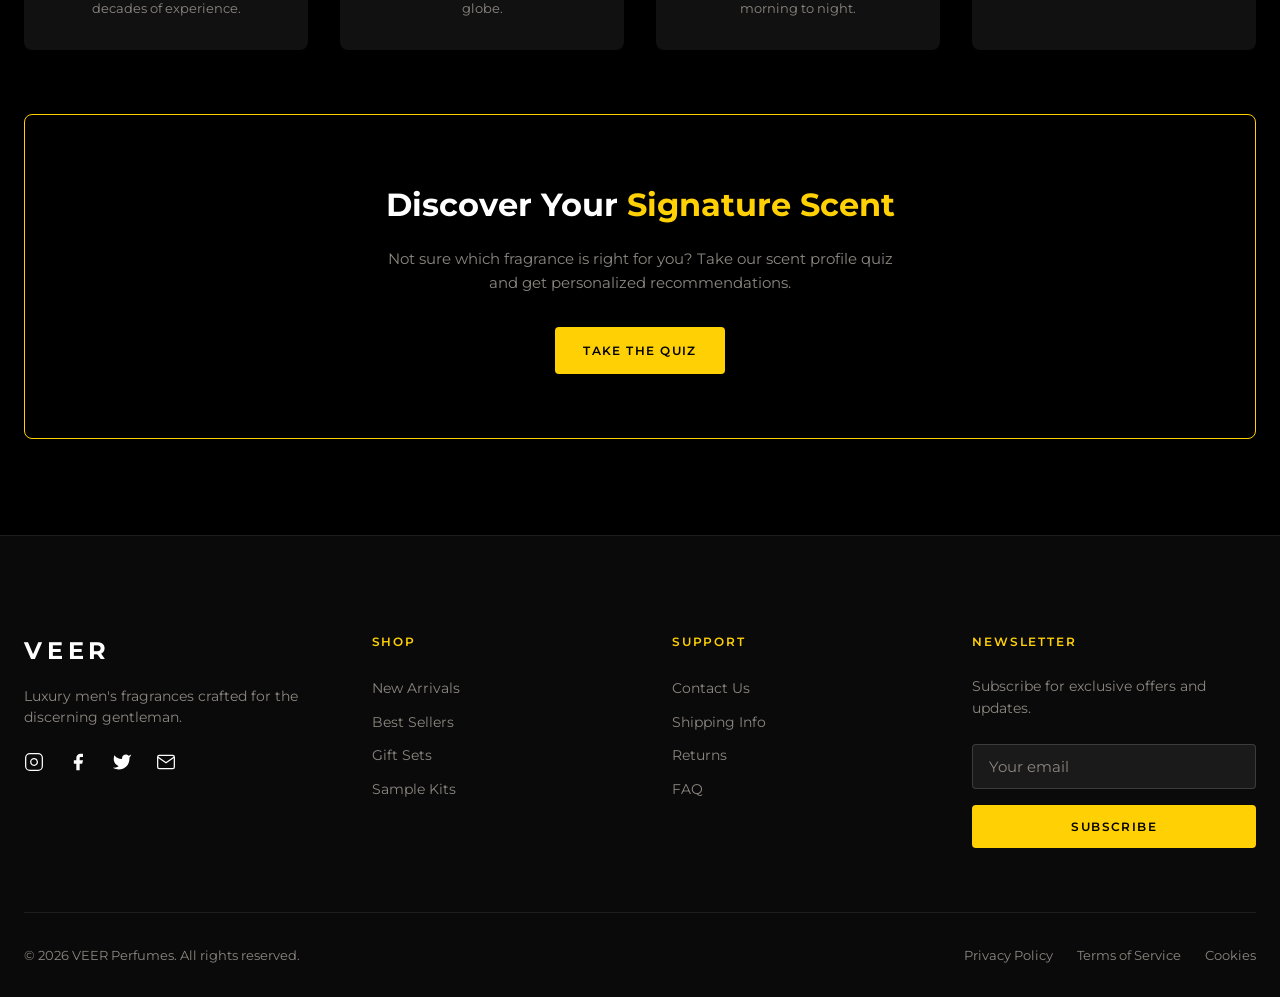
==== commit 88f2e9e7: "Add files via upload" ====
--- a/index.html
+++ b/index.html
@@ -17,14 +17,14 @@
       <button type="button" class="nav-toggle" aria-label="Open menu" aria-expanded="false">
         <span></span><span></span><span></span>
       </button>
-      <a href="#" class="logo">VEER</a>
+      <a href="index.html" class="logo">VEER</a>
       <div class="nav-drawer" id="nav-drawer" aria-hidden="true">
-        <a href="#collection">Collection</a>
-        <a href="#art">Our Story</a>
-        <a href="#why">Contact</a>
-        <a href="#collection">Shop</a>
-      </div>
-      <a href="#collection" class="nav-cart" aria-label="Shopping bag">
+        <a href="collection.html">Collection</a>
+        <a href="index.html#art">Our Story</a>
+        <a href="index.html#why">Contact</a>
+        <a href="collection.html">Shop</a>
+      </div>
+      <a href="collection.html" class="nav-cart" aria-label="Shopping bag">
         <svg class="cart-icon" viewBox="0 0 24 24" fill="none" stroke="currentColor" stroke-width="1.5"><path d="M6 2L3 6v14a2 2 0 002 2h14a2 2 0 002-2V6l-3-4H6z"/><path d="M3 6h18"/><path d="M16 10a4 4 0 01-8 0"/></svg>
       </a>
     </nav>
@@ -124,6 +124,7 @@
             </div>
           </article>
         </div>
+        <a href="collection.html" class="view-more-box">View More</a>
       </div>
     </section>
 
--- a/styles.css
+++ b/styles.css
@@ -518,6 +518,54 @@
   background: var(--color-accent-hover);
 }
 
+.view-more-box {
+  display: block;
+  width: fit-content;
+  margin: var(--space-2xl) auto 0;
+  padding: 0.875rem 2rem;
+  background: #fcba03;
+  color: #000000;
+  font-family: var(--font-sans);
+  font-size: 0.875rem;
+  font-weight: 600;
+  letter-spacing: 0.1em;
+  text-transform: uppercase;
+  text-align: center;
+  text-decoration: none;
+  border: none;
+  cursor: pointer;
+  transition: opacity 0.2s ease, transform 0.2s ease;
+}
+
+.view-more-box:hover {
+  opacity: 0.9;
+  transform: translateY(-1px);
+}
+
+/* ========== Collection page (more products) ========== */
+.collection-page {
+  padding-top: var(--header-height);
+  min-height: 100vh;
+}
+
+.collection-page-section {
+  padding-top: var(--space-2xl);
+}
+
+.product-grid--large {
+  margin-bottom: 0;
+}
+
+.view-more-box--back {
+  background: transparent;
+  color: var(--color-gold);
+  border: 1px solid var(--color-gold);
+}
+
+.view-more-box--back:hover {
+  background: rgba(255, 209, 5, 0.1);
+}
+
 /* ========== Why Choose VEER + Quiz CTA ========== */
 .why-section {
   padding: var(--space-3xl) 0;
